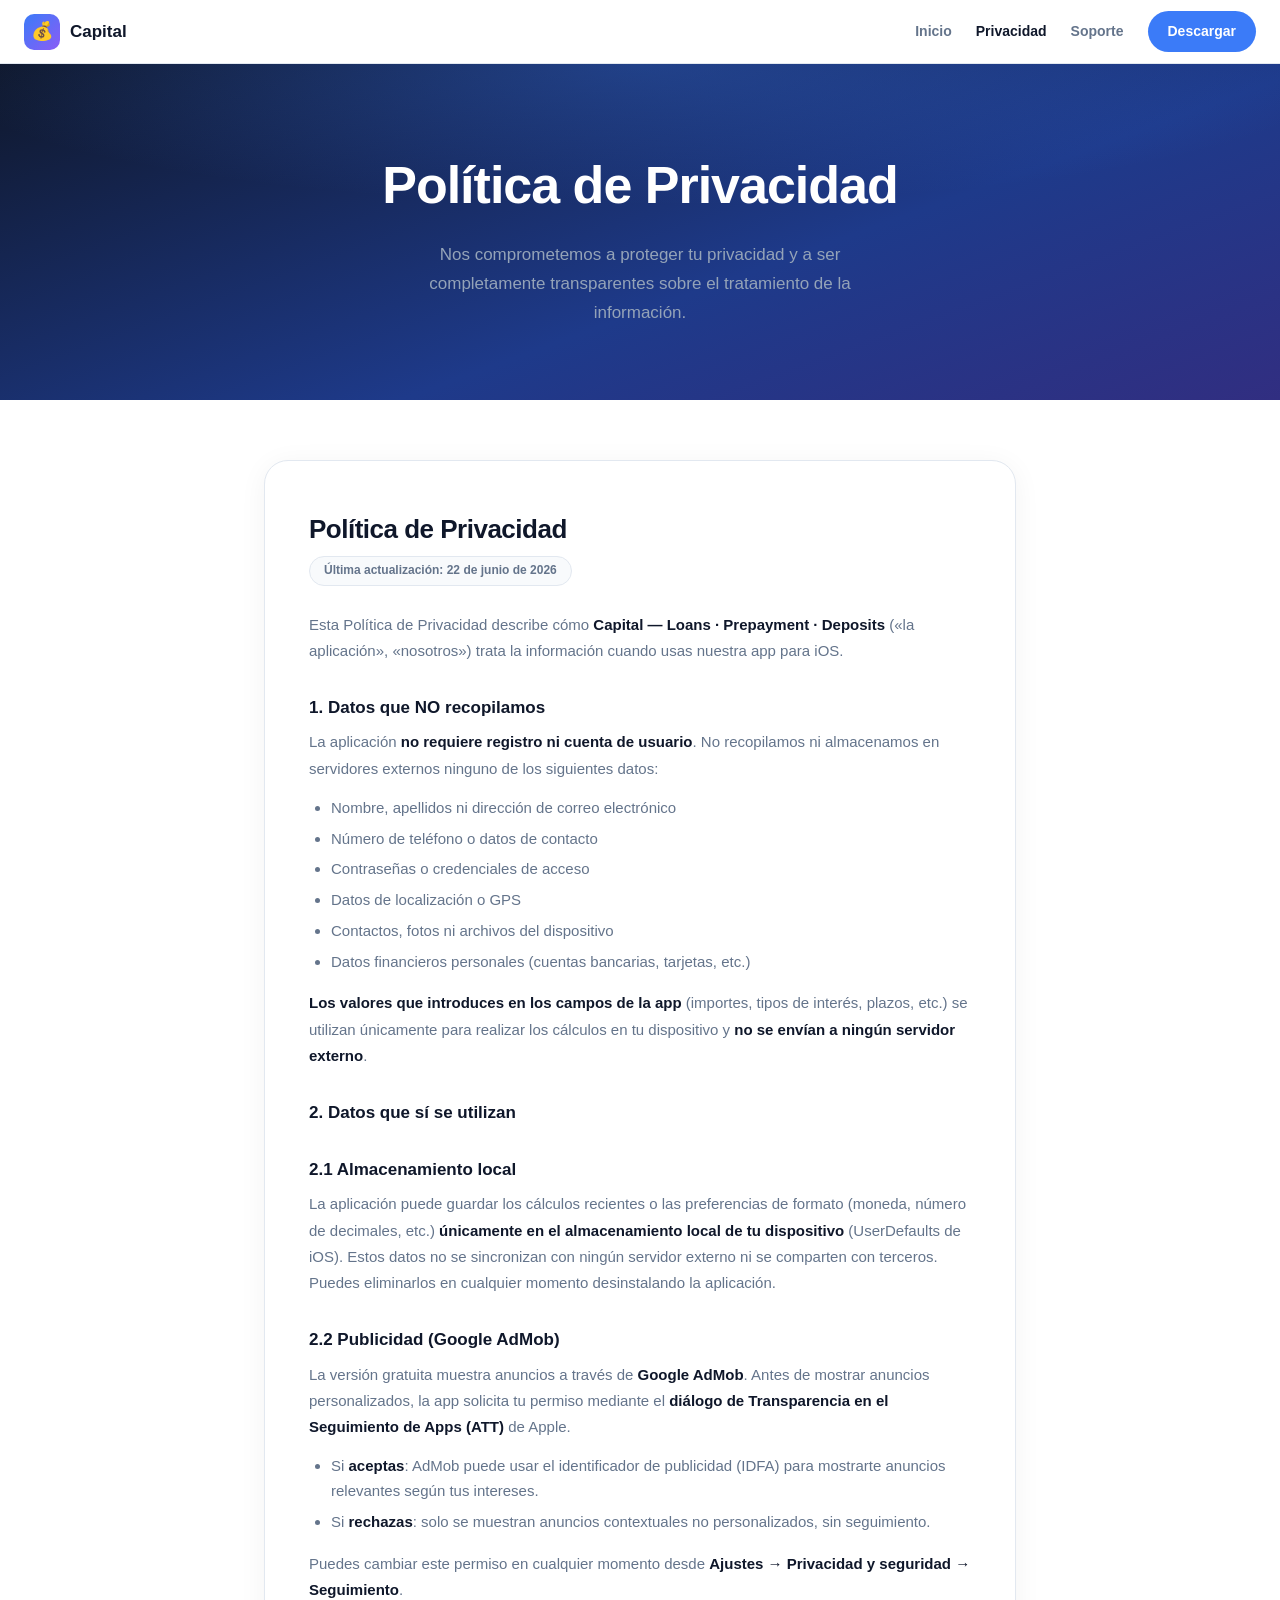
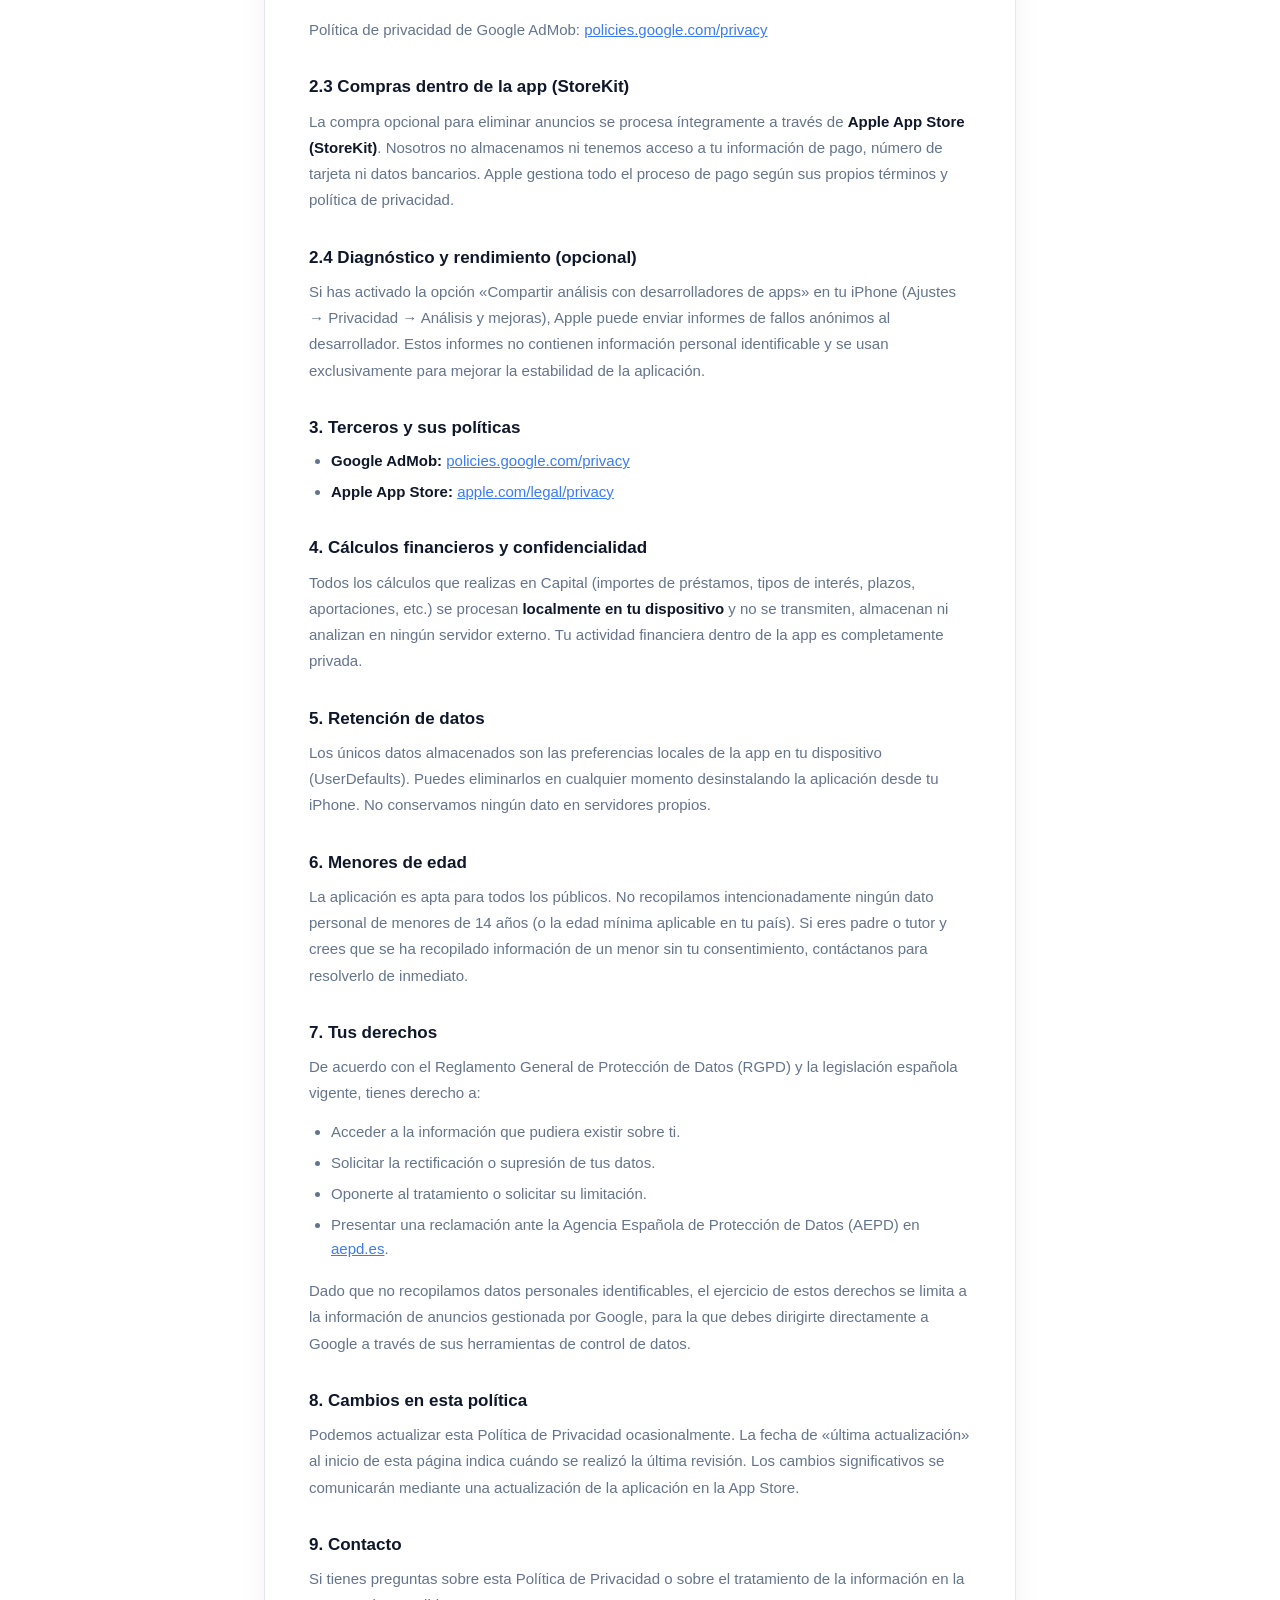
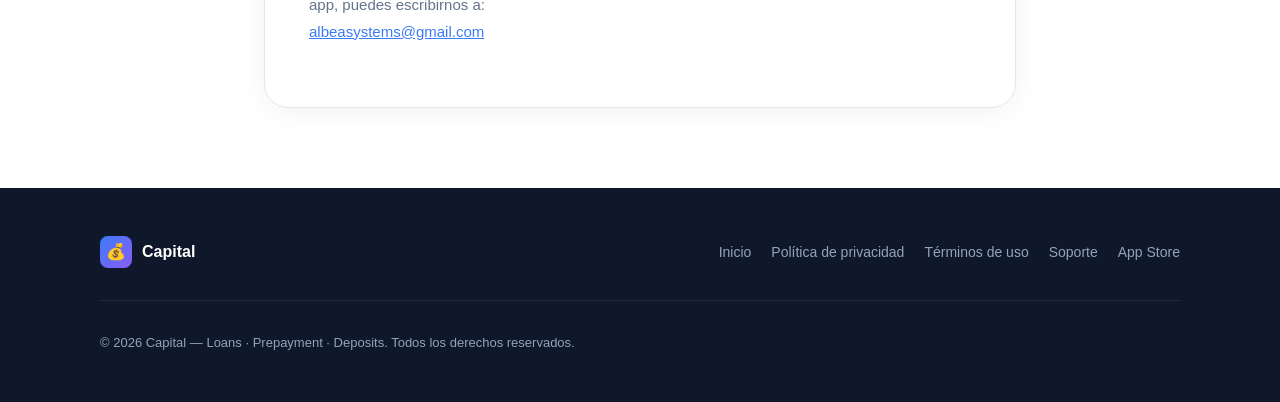
==== privacy.html @ 24c9a4fd "Add files via upload" ====
<!DOCTYPE html>
<html lang="es">
<head>
  <meta charset="UTF-8"/>
  <meta name="viewport" content="width=device-width, initial-scale=1.0"/>
  <meta name="description" content="Política de privacidad de Capital — Calculadora de Préstamos, Depósitos y Amortización."/>
  <title>Política de Privacidad — Capital</title>
  <link rel="stylesheet" href="style.css"/>
</head>
<body>

<!-- ── NAV ── -->
<nav>
  <a href="index.html" class="nav-logo">
    <div class="icon">💰</div>
    <span>Capital</span>
  </a>
  <div class="nav-links">
    <a href="index.html" class="nav-hide">Inicio</a>
    <a href="privacy.html" class="active">Privacidad</a>
    <a href="support.html" class="nav-hide">Soporte</a>
    <a href="https://apps.apple.com/es/app/capital/id6782654113" class="btn-nav">Descargar</a>
  </div>
</nav>

<!-- ── PAGE HEADER ── -->
<div class="page-header">
  <h1>Política de Privacidad</h1>
  <p>Nos comprometemos a proteger tu privacidad y a ser completamente transparentes sobre el tratamiento de la información.</p>
</div>

<!-- ── CONTENT ── -->
<div class="content">
  <div class="card prose">

    <h2>Política de Privacidad</h2>
    <span class="updated">Última actualización: 22 de junio de 2026</span>

    <p>
      Esta Política de Privacidad describe cómo <strong>Capital — Loans · Prepayment · Deposits</strong>
      («la aplicación», «nosotros») trata la información cuando usas nuestra app para iOS.
    </p>

    <h3>1. Datos que NO recopilamos</h3>
    <p>
      La aplicación <strong>no requiere registro ni cuenta de usuario</strong>.
      No recopilamos ni almacenamos en servidores externos ninguno de los siguientes datos:
    </p>
    <ul>
      <li>Nombre, apellidos ni dirección de correo electrónico</li>
      <li>Número de teléfono o datos de contacto</li>
      <li>Contraseñas o credenciales de acceso</li>
      <li>Datos de localización o GPS</li>
      <li>Contactos, fotos ni archivos del dispositivo</li>
      <li>Datos financieros personales (cuentas bancarias, tarjetas, etc.)</li>
    </ul>
    <p>
      <strong>Los valores que introduces en los campos de la app</strong> (importes, tipos
      de interés, plazos, etc.) se utilizan únicamente para realizar los cálculos en
      tu dispositivo y <strong>no se envían a ningún servidor externo</strong>.
    </p>

    <h3>2. Datos que sí se utilizan</h3>

    <h3>2.1 Almacenamiento local</h3>
    <p>
      La aplicación puede guardar los cálculos recientes o las preferencias de formato
      (moneda, número de decimales, etc.) <strong>únicamente en el almacenamiento local
      de tu dispositivo</strong> (UserDefaults de iOS). Estos datos no se sincronizan
      con ningún servidor externo ni se comparten con terceros.
      Puedes eliminarlos en cualquier momento desinstalando la aplicación.
    </p>

    <h3>2.2 Publicidad (Google AdMob)</h3>
    <p>
      La versión gratuita muestra anuncios a través de <strong>Google AdMob</strong>.
      Antes de mostrar anuncios personalizados, la app solicita tu permiso mediante el
      <strong>diálogo de Transparencia en el Seguimiento de Apps (ATT)</strong> de Apple.
    </p>
    <ul>
      <li>Si <strong>aceptas</strong>: AdMob puede usar el identificador de publicidad (IDFA) para mostrarte anuncios relevantes según tus intereses.</li>
      <li>Si <strong>rechazas</strong>: solo se muestran anuncios contextuales no personalizados, sin seguimiento.</li>
    </ul>
    <p>
      Puedes cambiar este permiso en cualquier momento desde
      <strong>Ajustes → Privacidad y seguridad → Seguimiento</strong>.
    </p>
    <p>
      Política de privacidad de Google AdMob:
      <a href="https://policies.google.com/privacy" target="_blank" rel="noopener">policies.google.com/privacy</a>
    </p>

    <h3>2.3 Compras dentro de la app (StoreKit)</h3>
    <p>
      La compra opcional para eliminar anuncios se procesa íntegramente a través de
      <strong>Apple App Store (StoreKit)</strong>.
      Nosotros no almacenamos ni tenemos acceso a tu información de pago, número de
      tarjeta ni datos bancarios. Apple gestiona todo el proceso de pago según sus
      propios términos y política de privacidad.
    </p>

    <h3>2.4 Diagnóstico y rendimiento (opcional)</h3>
    <p>
      Si has activado la opción «Compartir análisis con desarrolladores de apps» en tu
      iPhone (Ajustes → Privacidad → Análisis y mejoras), Apple puede enviar informes
      de fallos anónimos al desarrollador. Estos informes no contienen información
      personal identificable y se usan exclusivamente para mejorar la estabilidad
      de la aplicación.
    </p>

    <h3>3. Terceros y sus políticas</h3>
    <ul>
      <li><strong>Google AdMob:</strong> <a href="https://policies.google.com/privacy" target="_blank" rel="noopener">policies.google.com/privacy</a></li>
      <li><strong>Apple App Store:</strong> <a href="https://www.apple.com/legal/privacy/es/" target="_blank" rel="noopener">apple.com/legal/privacy</a></li>
    </ul>

    <h3>4. Cálculos financieros y confidencialidad</h3>
    <p>
      Todos los cálculos que realizas en Capital (importes de préstamos, tipos de interés,
      plazos, aportaciones, etc.) se procesan <strong>localmente en tu dispositivo</strong>
      y no se transmiten, almacenan ni analizan en ningún servidor externo.
      Tu actividad financiera dentro de la app es completamente privada.
    </p>

    <h3>5. Retención de datos</h3>
    <p>
      Los únicos datos almacenados son las preferencias locales de la app en tu
      dispositivo (UserDefaults). Puedes eliminarlos en cualquier momento
      desinstalando la aplicación desde tu iPhone.
      No conservamos ningún dato en servidores propios.
    </p>

    <h3>6. Menores de edad</h3>
    <p>
      La aplicación es apta para todos los públicos. No recopilamos intencionadamente
      ningún dato personal de menores de 14 años (o la edad mínima aplicable en tu país).
      Si eres padre o tutor y crees que se ha recopilado información de un menor
      sin tu consentimiento, contáctanos para resolverlo de inmediato.
    </p>

    <h3>7. Tus derechos</h3>
    <p>
      De acuerdo con el Reglamento General de Protección de Datos (RGPD) y la
      legislación española vigente, tienes derecho a:
    </p>
    <ul>
      <li>Acceder a la información que pudiera existir sobre ti.</li>
      <li>Solicitar la rectificación o supresión de tus datos.</li>
      <li>Oponerte al tratamiento o solicitar su limitación.</li>
      <li>Presentar una reclamación ante la Agencia Española de Protección de Datos (AEPD) en <a href="https://www.aepd.es" target="_blank" rel="noopener">aepd.es</a>.</li>
    </ul>
    <p>
      Dado que no recopilamos datos personales identificables, el ejercicio de estos
      derechos se limita a la información de anuncios gestionada por Google, para la que
      debes dirigirte directamente a Google a través de sus herramientas de control de datos.
    </p>

    <h3>8. Cambios en esta política</h3>
    <p>
      Podemos actualizar esta Política de Privacidad ocasionalmente. La fecha de
      «última actualización» al inicio de esta página indica cuándo se realizó la
      última revisión. Los cambios significativos se comunicarán mediante una
      actualización de la aplicación en la App Store.
    </p>

    <h3>9. Contacto</h3>
    <p>
      Si tienes preguntas sobre esta Política de Privacidad o sobre el tratamiento
      de la información en la app, puedes escribirnos a:<br/>
      <a href="mailto:albeasystems@gmail.com">albeasystems@gmail.com</a>
    </p>

  </div>
</div>

<!-- ── FOOTER ── -->
<footer>
  <div class="footer-inner">
    <div class="footer-top">
      <div class="footer-logo">
        <div class="icon">💰</div>
        <span>Capital</span>
      </div>
      <div class="footer-links">
        <a href="index.html">Inicio</a>
        <a href="privacy.html">Política de privacidad</a>
        <a href="terms.html">Términos de uso</a>
        <a href="support.html">Soporte</a>
        <a href="https://apps.apple.com/es/app/capital/id6782654113">App Store</a>
      </div>
    </div>
    <div class="footer-bottom">
      <p>© 2026 Capital — Loans · Prepayment · Deposits. Todos los derechos reservados.</p>
    </div>
  </div>
</footer>

</body>
</html>
---- style.css ----
/* ━━━━━━━━━━━━━━━━━━━━━━━━━━━━━━━━━━━━━━━━━━━━━━━━━
   Capital — Loans · Prepayment · Deposits
   Shared stylesheet
   ━━━━━━━━━━━━━━━━━━━━━━━━━━━━━━━━━━━━━━━━━━━━━━━━━ */

/* ── RESET ── */
*, *::before, *::after { box-sizing: border-box; margin: 0; padding: 0; }

/* ── DESIGN TOKENS ── */
:root {
  --blue:      #3B7BF8;
  --blue-light:#eff6ff;
  --purple:    #8B5CF6;
  --yellow:    #F59E0B;
  --teal:      #14B8A6;
  --green:     #10b981;
  --text:      #0f172a;
  --text-muted:#64748b;
  --bg:        #f8fafc;
  --border:    #e2e8f0;
}

/* ── BASE ── */
body {
  font-family: -apple-system, BlinkMacSystemFont, "SF Pro Display",
    "Segoe UI", Helvetica, Arial, sans-serif;
  color: var(--text);
  background: #fff;
  line-height: 1.6;
  -webkit-font-smoothing: antialiased;
}
a { color: inherit; text-decoration: none; }
img { max-width: 100%; display: block; }

/* ── NAV ── */
nav {
  position: sticky; top: 0; z-index: 100;
  background: rgba(255,255,255,.92);
  backdrop-filter: blur(18px);
  -webkit-backdrop-filter: blur(18px);
  border-bottom: 1px solid var(--border);
  padding: 0 24px;
  display: flex; align-items: center; justify-content: space-between;
  height: 64px;
}

.nav-logo {
  display: flex; align-items: center; gap: 10px;
  font-size: 17px; font-weight: 800; color: var(--text);
  text-decoration: none;
}

.nav-logo .icon {
  width: 36px; height: 36px; border-radius: 10px;
  background: linear-gradient(135deg, var(--blue), var(--purple));
  display: flex; align-items: center; justify-content: center;
  font-size: 18px;
}

.nav-links {
  display: flex; align-items: center; gap: 24px;
}

.nav-links a {
  font-size: 14px; font-weight: 600; color: var(--text-muted);
  text-decoration: none;
  transition: color .2s;
}
.nav-links a:hover, .nav-links a.active { color: var(--text); }

.btn-nav {
  background: var(--blue); color: #fff !important;
  padding: 9px 20px; border-radius: 50px;
  font-size: 14px; font-weight: 700 !important;
  text-decoration: none;
  transition: opacity .2s, transform .2s;
}
.btn-nav:hover { opacity: .88; transform: translateY(-1px); }

@media (max-width: 600px) {
  .nav-hide { display: none; }
  nav { padding: 0 16px; }
}

/* ── SECTION LABEL ── */
.section-label {
  display: block;
  font-size: 13px; font-weight: 700;
  color: var(--blue);
  text-transform: uppercase; letter-spacing: 1.5px;
  margin-bottom: 10px;
}

/* ── FAQ ── */
.faq-item {
  border-bottom: 1px solid var(--border);
}

.faq-q {
  padding: 20px 0; cursor: pointer;
  font-size: 16px; font-weight: 700; color: var(--text);
  display: flex; justify-content: space-between; align-items: center;
  user-select: none;
  transition: color .2s;
}
.faq-q:hover { color: var(--blue); }

.faq-q .arrow {
  font-size: 12px; color: var(--text-muted);
  transition: transform .25s;
  flex-shrink: 0; margin-left: 12px;
}
.faq-q.open .arrow { transform: rotate(180deg); }
.faq-q.open { color: var(--blue); }

.faq-a {
  display: none; padding: 0 0 20px;
  font-size: 15px; color: var(--text-muted); line-height: 1.7;
}
.faq-a.open { display: block; }

/* ── PAGE HEADER (interior pages) ── */
.page-header {
  background: linear-gradient(160deg, #0f172a 0%, #1e3a8a 60%, #312e81 100%);
  padding: 80px 24px 72px;
  text-align: center;
  color: #fff;
  position: relative;
  overflow: hidden;
}
.page-header::before {
  content: "";
  position: absolute; inset: 0;
  background: radial-gradient(ellipse 80% 60% at 50% 0%, rgba(59,123,248,.3) 0%, transparent 70%);
}
.page-header > * { position: relative; z-index: 1; }
.page-header h1 {
  font-size: clamp(32px, 5vw, 52px);
  font-weight: 900; letter-spacing: -1px;
  margin-bottom: 14px;
}
.page-header p {
  font-size: 17px; color: #94a3b8;
  max-width: 480px; margin: 0 auto;
  line-height: 1.7;
}

/* ── CONTENT WRAPPER ── */
.content {
  max-width: 800px; margin: 0 auto;
  padding: 60px 24px 80px;
}

/* ── CARD ── */
.card {
  background: #fff; border-radius: 24px;
  border: 1px solid var(--border);
  padding: 48px 44px;
  box-shadow: 0 4px 28px rgba(0,0,0,.05);
}
@media (max-width: 600px) {
  .card { padding: 28px 22px; }
}

/* ── PROSE ── */
.prose h2 {
  font-size: 26px; font-weight: 900; margin-bottom: 6px;
  letter-spacing: -.5px; color: var(--text);
}
.prose h3 {
  font-size: 17px; font-weight: 800;
  margin: 30px 0 8px; color: var(--text);
}
.prose p {
  font-size: 15px; color: var(--text-muted);
  line-height: 1.75; margin-bottom: 14px;
}
.prose ul {
  padding-left: 22px; margin-bottom: 16px;
  display: flex; flex-direction: column; gap: 6px;
}
.prose ul li {
  font-size: 15px; color: var(--text-muted); line-height: 1.65;
}
.prose a { color: var(--blue); text-decoration: underline; }
.prose a:hover { opacity: .8; }
.prose strong { color: var(--text); font-weight: 700; }

/* ── UPDATED BADGE ── */
.updated {
  display: inline-block;
  background: var(--bg);
  border: 1px solid var(--border);
  color: var(--text-muted);
  font-size: 12px; font-weight: 600;
  padding: 4px 14px; border-radius: 20px;
  margin-bottom: 26px;
}

/* ── FOOTER ── */
footer {
  background: #0f172a; color: #94a3b8;
  padding: 48px 24px;
}
.footer-inner { max-width: 1080px; margin: 0 auto; }

.footer-top {
  display: flex; justify-content: space-between; align-items: center;
  flex-wrap: wrap; gap: 20px;
  margin-bottom: 32px;
  padding-bottom: 32px;
  border-bottom: 1px solid rgba(255,255,255,.08);
}

.footer-logo {
  display: flex; align-items: center; gap: 10px;
  font-size: 16px; font-weight: 800; color: #fff;
}
.footer-logo .icon {
  width: 32px; height: 32px; border-radius: 8px;
  background: linear-gradient(135deg, var(--blue), var(--purple));
  display: flex; align-items: center; justify-content: center;
  font-size: 16px;
}

.footer-links {
  display: flex; flex-wrap: wrap; gap: 20px;
}
.footer-links a {
  font-size: 14px; color: #94a3b8;
  text-decoration: none;
  transition: color .2s;
}
.footer-links a:hover { color: #fff; }

.footer-bottom p { font-size: 13px; }

@media (max-width: 640px) {
  .footer-top { flex-direction: column; align-items: flex-start; }
}
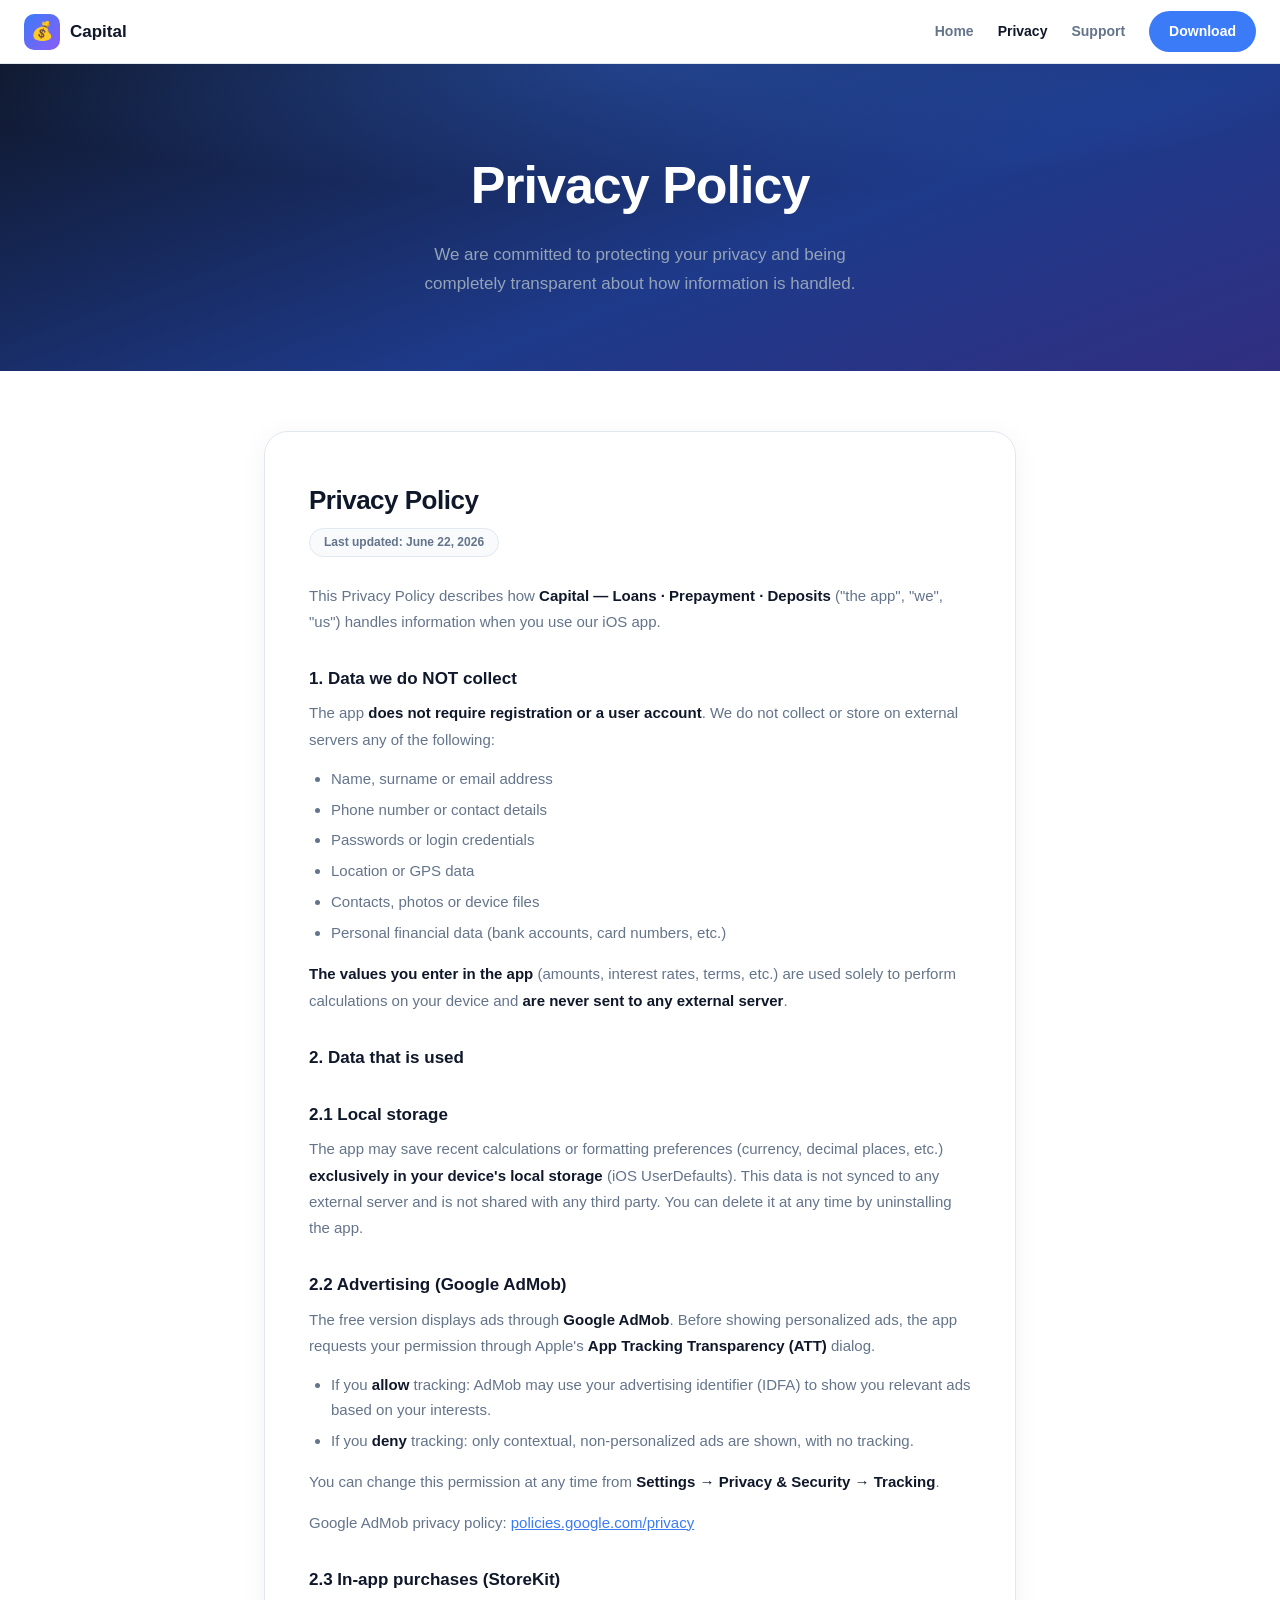
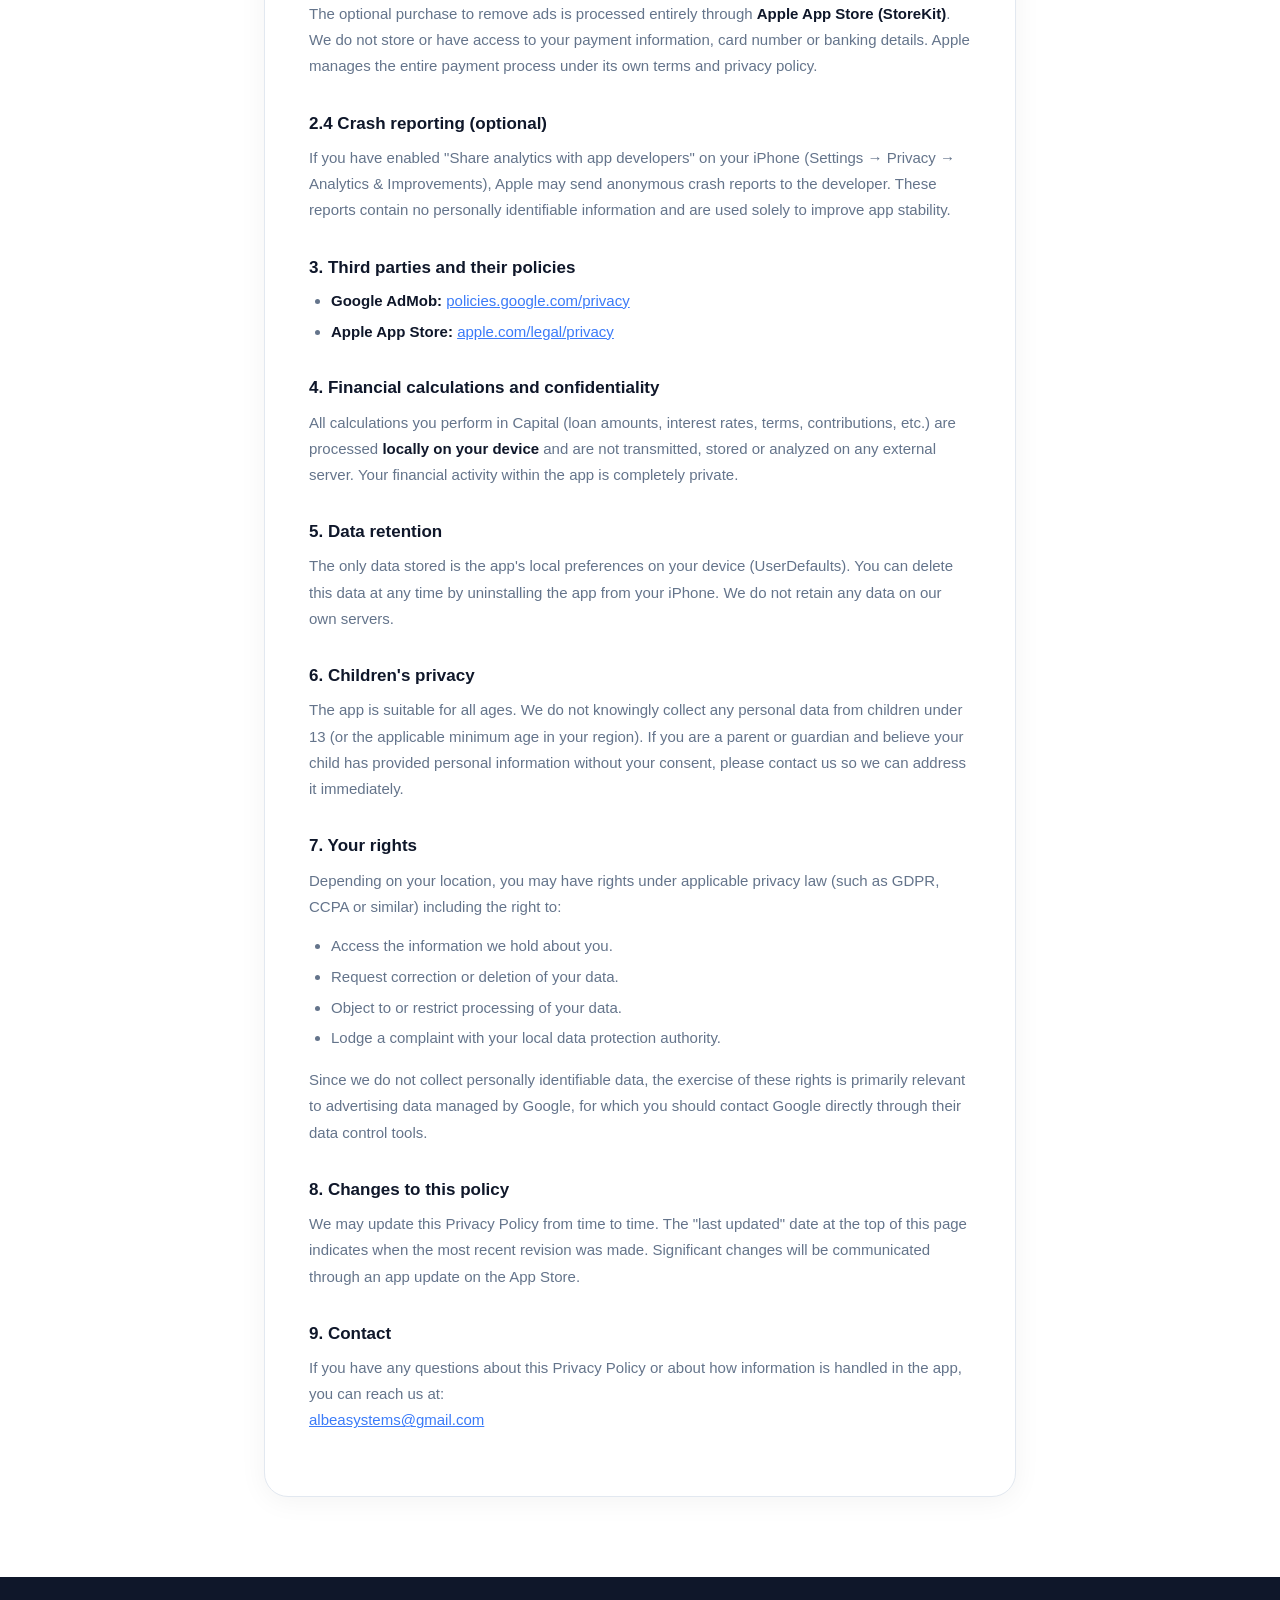
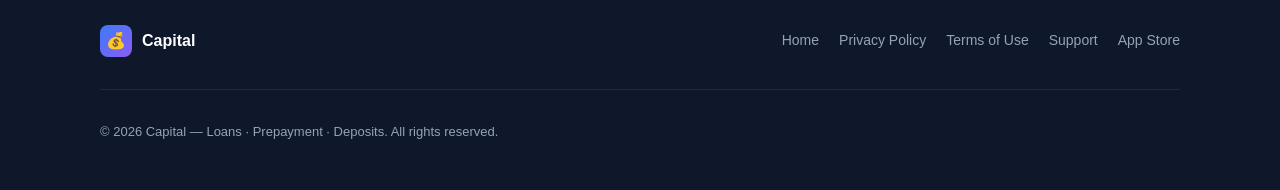
==== commit 0fcde700: "Add files via upload" ====
--- a/privacy.html
+++ b/privacy.html
@@ -1,10 +1,10 @@
 <!DOCTYPE html>
-<html lang="es">
+<html lang="en">
 <head>
   <meta charset="UTF-8"/>
   <meta name="viewport" content="width=device-width, initial-scale=1.0"/>
-  <meta name="description" content="Política de privacidad de Capital — Calculadora de Préstamos, Depósitos y Amortización."/>
-  <title>Política de Privacidad — Capital</title>
+  <meta name="description" content="Privacy Policy for Capital — Loan, Prepayment & Deposit Calculator."/>
+  <title>Privacy Policy — Capital</title>
   <link rel="stylesheet" href="style.css"/>
 </head>
 <body>
@@ -16,157 +16,153 @@
     <span>Capital</span>
   </a>
   <div class="nav-links">
-    <a href="index.html" class="nav-hide">Inicio</a>
-    <a href="privacy.html" class="active">Privacidad</a>
-    <a href="support.html" class="nav-hide">Soporte</a>
-    <a href="https://apps.apple.com/es/app/capital/id6782654113" class="btn-nav">Descargar</a>
+    <a href="index.html" class="nav-hide">Home</a>
+    <a href="privacy.html" class="active">Privacy</a>
+    <a href="support.html" class="nav-hide">Support</a>
+    <a href="https://apps.apple.com/app/capital/id6782654113" class="btn-nav">Download</a>
   </div>
 </nav>
 
 <!-- ── PAGE HEADER ── -->
 <div class="page-header">
-  <h1>Política de Privacidad</h1>
-  <p>Nos comprometemos a proteger tu privacidad y a ser completamente transparentes sobre el tratamiento de la información.</p>
+  <h1>Privacy Policy</h1>
+  <p>We are committed to protecting your privacy and being completely transparent about how information is handled.</p>
 </div>
 
 <!-- ── CONTENT ── -->
 <div class="content">
   <div class="card prose">
 
-    <h2>Política de Privacidad</h2>
-    <span class="updated">Última actualización: 22 de junio de 2026</span>
+    <h2>Privacy Policy</h2>
+    <span class="updated">Last updated: June 22, 2026</span>
 
     <p>
-      Esta Política de Privacidad describe cómo <strong>Capital — Loans · Prepayment · Deposits</strong>
-      («la aplicación», «nosotros») trata la información cuando usas nuestra app para iOS.
+      This Privacy Policy describes how <strong>Capital — Loans · Prepayment · Deposits</strong>
+      ("the app", "we", "us") handles information when you use our iOS app.
     </p>
 
-    <h3>1. Datos que NO recopilamos</h3>
+    <h3>1. Data we do NOT collect</h3>
     <p>
-      La aplicación <strong>no requiere registro ni cuenta de usuario</strong>.
-      No recopilamos ni almacenamos en servidores externos ninguno de los siguientes datos:
+      The app <strong>does not require registration or a user account</strong>.
+      We do not collect or store on external servers any of the following:
     </p>
     <ul>
-      <li>Nombre, apellidos ni dirección de correo electrónico</li>
-      <li>Número de teléfono o datos de contacto</li>
-      <li>Contraseñas o credenciales de acceso</li>
-      <li>Datos de localización o GPS</li>
-      <li>Contactos, fotos ni archivos del dispositivo</li>
-      <li>Datos financieros personales (cuentas bancarias, tarjetas, etc.)</li>
+      <li>Name, surname or email address</li>
+      <li>Phone number or contact details</li>
+      <li>Passwords or login credentials</li>
+      <li>Location or GPS data</li>
+      <li>Contacts, photos or device files</li>
+      <li>Personal financial data (bank accounts, card numbers, etc.)</li>
     </ul>
     <p>
-      <strong>Los valores que introduces en los campos de la app</strong> (importes, tipos
-      de interés, plazos, etc.) se utilizan únicamente para realizar los cálculos en
-      tu dispositivo y <strong>no se envían a ningún servidor externo</strong>.
+      <strong>The values you enter in the app</strong> (amounts, interest rates, terms, etc.)
+      are used solely to perform calculations on your device and
+      <strong>are never sent to any external server</strong>.
     </p>
 
-    <h3>2. Datos que sí se utilizan</h3>
+    <h3>2. Data that is used</h3>
 
-    <h3>2.1 Almacenamiento local</h3>
+    <h3>2.1 Local storage</h3>
     <p>
-      La aplicación puede guardar los cálculos recientes o las preferencias de formato
-      (moneda, número de decimales, etc.) <strong>únicamente en el almacenamiento local
-      de tu dispositivo</strong> (UserDefaults de iOS). Estos datos no se sincronizan
-      con ningún servidor externo ni se comparten con terceros.
-      Puedes eliminarlos en cualquier momento desinstalando la aplicación.
+      The app may save recent calculations or formatting preferences (currency,
+      decimal places, etc.) <strong>exclusively in your device's local storage</strong>
+      (iOS UserDefaults). This data is not synced to any external server and is not
+      shared with any third party. You can delete it at any time by uninstalling the app.
     </p>
 
-    <h3>2.2 Publicidad (Google AdMob)</h3>
+    <h3>2.2 Advertising (Google AdMob)</h3>
     <p>
-      La versión gratuita muestra anuncios a través de <strong>Google AdMob</strong>.
-      Antes de mostrar anuncios personalizados, la app solicita tu permiso mediante el
-      <strong>diálogo de Transparencia en el Seguimiento de Apps (ATT)</strong> de Apple.
+      The free version displays ads through <strong>Google AdMob</strong>.
+      Before showing personalized ads, the app requests your permission through
+      Apple's <strong>App Tracking Transparency (ATT)</strong> dialog.
     </p>
     <ul>
-      <li>Si <strong>aceptas</strong>: AdMob puede usar el identificador de publicidad (IDFA) para mostrarte anuncios relevantes según tus intereses.</li>
-      <li>Si <strong>rechazas</strong>: solo se muestran anuncios contextuales no personalizados, sin seguimiento.</li>
+      <li>If you <strong>allow</strong> tracking: AdMob may use your advertising identifier (IDFA) to show you relevant ads based on your interests.</li>
+      <li>If you <strong>deny</strong> tracking: only contextual, non-personalized ads are shown, with no tracking.</li>
     </ul>
     <p>
-      Puedes cambiar este permiso en cualquier momento desde
-      <strong>Ajustes → Privacidad y seguridad → Seguimiento</strong>.
+      You can change this permission at any time from
+      <strong>Settings → Privacy & Security → Tracking</strong>.
     </p>
     <p>
-      Política de privacidad de Google AdMob:
+      Google AdMob privacy policy:
       <a href="https://policies.google.com/privacy" target="_blank" rel="noopener">policies.google.com/privacy</a>
     </p>
 
-    <h3>2.3 Compras dentro de la app (StoreKit)</h3>
+    <h3>2.3 In-app purchases (StoreKit)</h3>
     <p>
-      La compra opcional para eliminar anuncios se procesa íntegramente a través de
+      The optional purchase to remove ads is processed entirely through
       <strong>Apple App Store (StoreKit)</strong>.
-      Nosotros no almacenamos ni tenemos acceso a tu información de pago, número de
-      tarjeta ni datos bancarios. Apple gestiona todo el proceso de pago según sus
-      propios términos y política de privacidad.
+      We do not store or have access to your payment information, card number or
+      banking details. Apple manages the entire payment process under its own
+      terms and privacy policy.
     </p>
 
-    <h3>2.4 Diagnóstico y rendimiento (opcional)</h3>
+    <h3>2.4 Crash reporting (optional)</h3>
     <p>
-      Si has activado la opción «Compartir análisis con desarrolladores de apps» en tu
-      iPhone (Ajustes → Privacidad → Análisis y mejoras), Apple puede enviar informes
-      de fallos anónimos al desarrollador. Estos informes no contienen información
-      personal identificable y se usan exclusivamente para mejorar la estabilidad
-      de la aplicación.
+      If you have enabled "Share analytics with app developers" on your iPhone
+      (Settings → Privacy → Analytics & Improvements), Apple may send anonymous
+      crash reports to the developer. These reports contain no personally identifiable
+      information and are used solely to improve app stability.
     </p>
 
-    <h3>3. Terceros y sus políticas</h3>
+    <h3>3. Third parties and their policies</h3>
     <ul>
       <li><strong>Google AdMob:</strong> <a href="https://policies.google.com/privacy" target="_blank" rel="noopener">policies.google.com/privacy</a></li>
-      <li><strong>Apple App Store:</strong> <a href="https://www.apple.com/legal/privacy/es/" target="_blank" rel="noopener">apple.com/legal/privacy</a></li>
+      <li><strong>Apple App Store:</strong> <a href="https://www.apple.com/legal/privacy/" target="_blank" rel="noopener">apple.com/legal/privacy</a></li>
     </ul>
 
-    <h3>4. Cálculos financieros y confidencialidad</h3>
+    <h3>4. Financial calculations and confidentiality</h3>
     <p>
-      Todos los cálculos que realizas en Capital (importes de préstamos, tipos de interés,
-      plazos, aportaciones, etc.) se procesan <strong>localmente en tu dispositivo</strong>
-      y no se transmiten, almacenan ni analizan en ningún servidor externo.
-      Tu actividad financiera dentro de la app es completamente privada.
+      All calculations you perform in Capital (loan amounts, interest rates, terms,
+      contributions, etc.) are processed <strong>locally on your device</strong>
+      and are not transmitted, stored or analyzed on any external server.
+      Your financial activity within the app is completely private.
     </p>
 
-    <h3>5. Retención de datos</h3>
+    <h3>5. Data retention</h3>
     <p>
-      Los únicos datos almacenados son las preferencias locales de la app en tu
-      dispositivo (UserDefaults). Puedes eliminarlos en cualquier momento
-      desinstalando la aplicación desde tu iPhone.
-      No conservamos ningún dato en servidores propios.
+      The only data stored is the app's local preferences on your device (UserDefaults).
+      You can delete this data at any time by uninstalling the app from your iPhone.
+      We do not retain any data on our own servers.
     </p>
 
-    <h3>6. Menores de edad</h3>
+    <h3>6. Children's privacy</h3>
     <p>
-      La aplicación es apta para todos los públicos. No recopilamos intencionadamente
-      ningún dato personal de menores de 14 años (o la edad mínima aplicable en tu país).
-      Si eres padre o tutor y crees que se ha recopilado información de un menor
-      sin tu consentimiento, contáctanos para resolverlo de inmediato.
+      The app is suitable for all ages. We do not knowingly collect any personal
+      data from children under 13 (or the applicable minimum age in your region).
+      If you are a parent or guardian and believe your child has provided personal
+      information without your consent, please contact us so we can address it immediately.
     </p>
 
-    <h3>7. Tus derechos</h3>
+    <h3>7. Your rights</h3>
     <p>
-      De acuerdo con el Reglamento General de Protección de Datos (RGPD) y la
-      legislación española vigente, tienes derecho a:
+      Depending on your location, you may have rights under applicable privacy law
+      (such as GDPR, CCPA or similar) including the right to:
     </p>
     <ul>
-      <li>Acceder a la información que pudiera existir sobre ti.</li>
-      <li>Solicitar la rectificación o supresión de tus datos.</li>
-      <li>Oponerte al tratamiento o solicitar su limitación.</li>
-      <li>Presentar una reclamación ante la Agencia Española de Protección de Datos (AEPD) en <a href="https://www.aepd.es" target="_blank" rel="noopener">aepd.es</a>.</li>
+      <li>Access the information we hold about you.</li>
+      <li>Request correction or deletion of your data.</li>
+      <li>Object to or restrict processing of your data.</li>
+      <li>Lodge a complaint with your local data protection authority.</li>
     </ul>
     <p>
-      Dado que no recopilamos datos personales identificables, el ejercicio de estos
-      derechos se limita a la información de anuncios gestionada por Google, para la que
-      debes dirigirte directamente a Google a través de sus herramientas de control de datos.
+      Since we do not collect personally identifiable data, the exercise of these
+      rights is primarily relevant to advertising data managed by Google, for which
+      you should contact Google directly through their data control tools.
     </p>
 
-    <h3>8. Cambios en esta política</h3>
+    <h3>8. Changes to this policy</h3>
     <p>
-      Podemos actualizar esta Política de Privacidad ocasionalmente. La fecha de
-      «última actualización» al inicio de esta página indica cuándo se realizó la
-      última revisión. Los cambios significativos se comunicarán mediante una
-      actualización de la aplicación en la App Store.
+      We may update this Privacy Policy from time to time. The "last updated" date
+      at the top of this page indicates when the most recent revision was made.
+      Significant changes will be communicated through an app update on the App Store.
     </p>
 
-    <h3>9. Contacto</h3>
+    <h3>9. Contact</h3>
     <p>
-      Si tienes preguntas sobre esta Política de Privacidad o sobre el tratamiento
-      de la información en la app, puedes escribirnos a:<br/>
+      If you have any questions about this Privacy Policy or about how information
+      is handled in the app, you can reach us at:<br/>
       <a href="mailto:albeasystems@gmail.com">albeasystems@gmail.com</a>
     </p>
 
@@ -182,15 +178,15 @@
         <span>Capital</span>
       </div>
       <div class="footer-links">
-        <a href="index.html">Inicio</a>
-        <a href="privacy.html">Política de privacidad</a>
-        <a href="terms.html">Términos de uso</a>
-        <a href="support.html">Soporte</a>
-        <a href="https://apps.apple.com/es/app/capital/id6782654113">App Store</a>
+        <a href="index.html">Home</a>
+        <a href="privacy.html">Privacy Policy</a>
+        <a href="terms.html">Terms of Use</a>
+        <a href="support.html">Support</a>
+        <a href="https://apps.apple.com/app/capital/id6782654113">App Store</a>
       </div>
     </div>
     <div class="footer-bottom">
-      <p>© 2026 Capital — Loans · Prepayment · Deposits. Todos los derechos reservados.</p>
+      <p>© 2026 Capital — Loans · Prepayment · Deposits. All rights reserved.</p>
     </div>
   </div>
 </footer>
